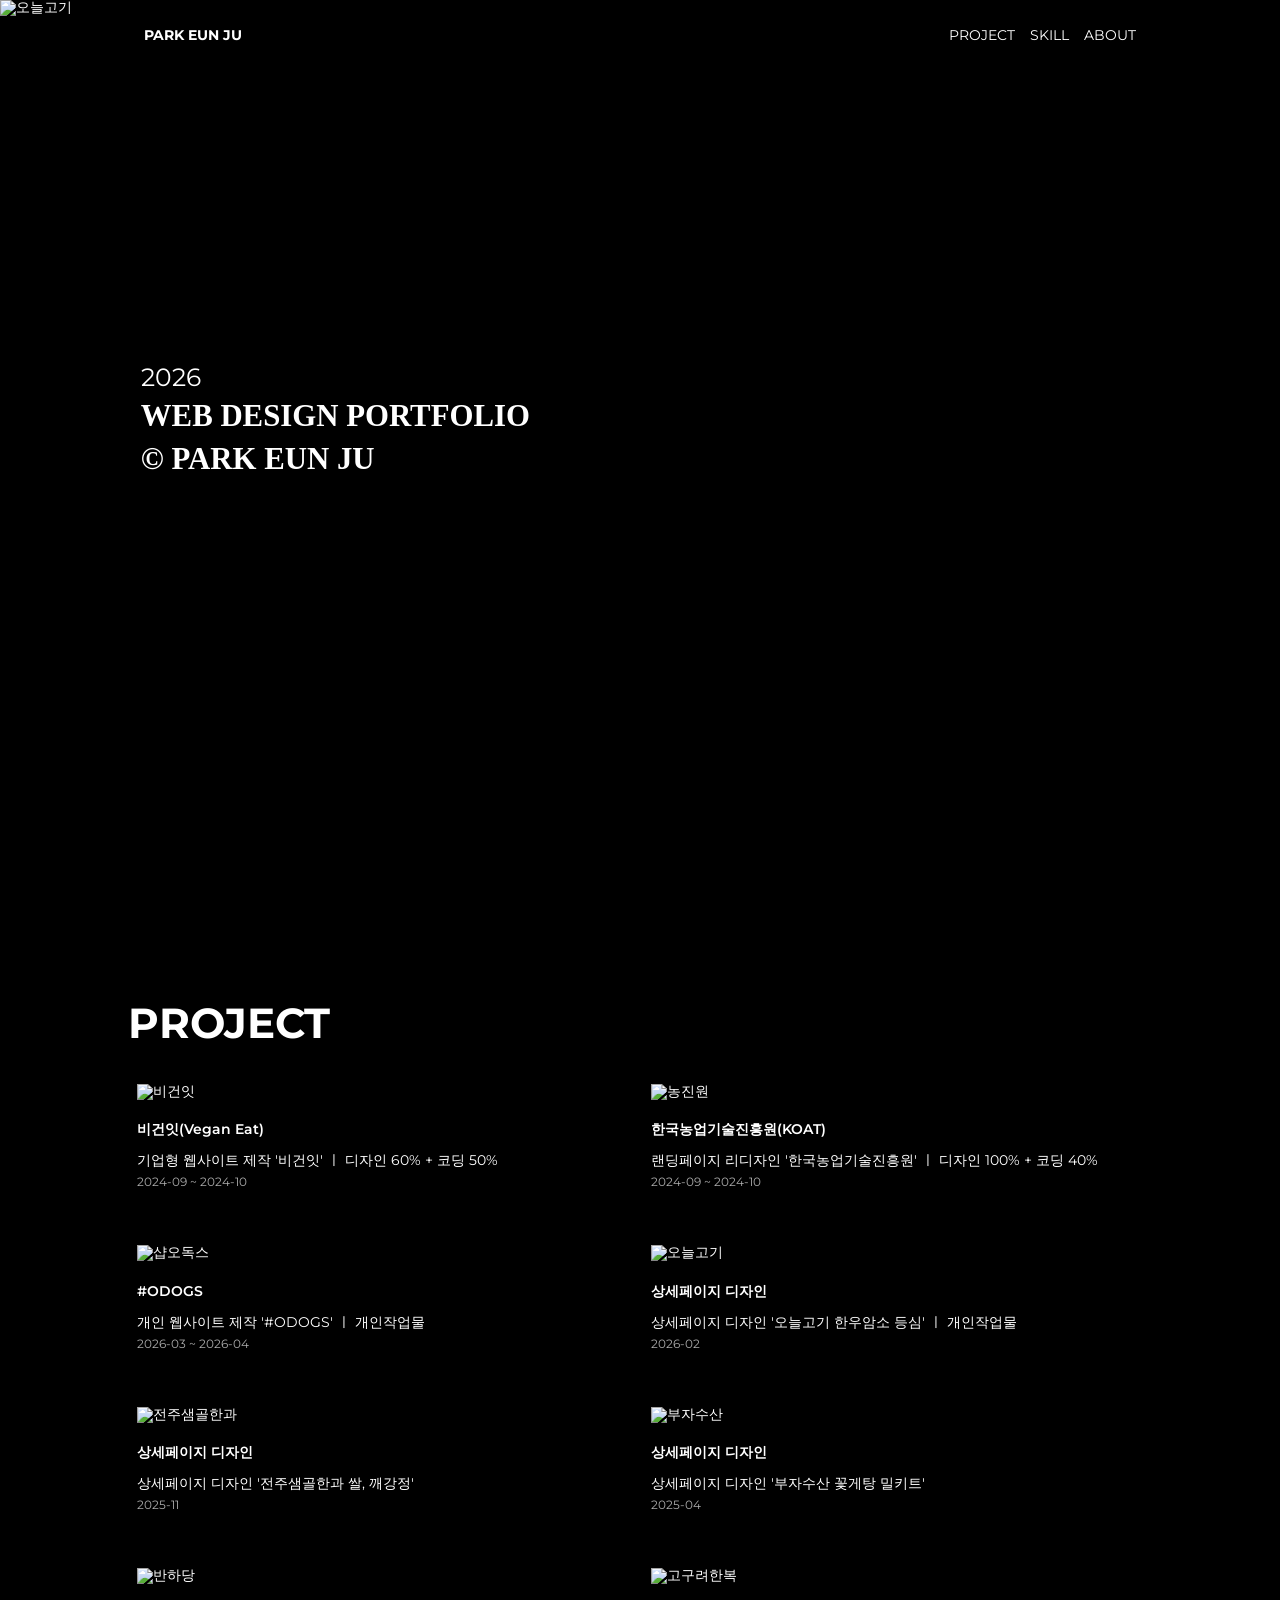
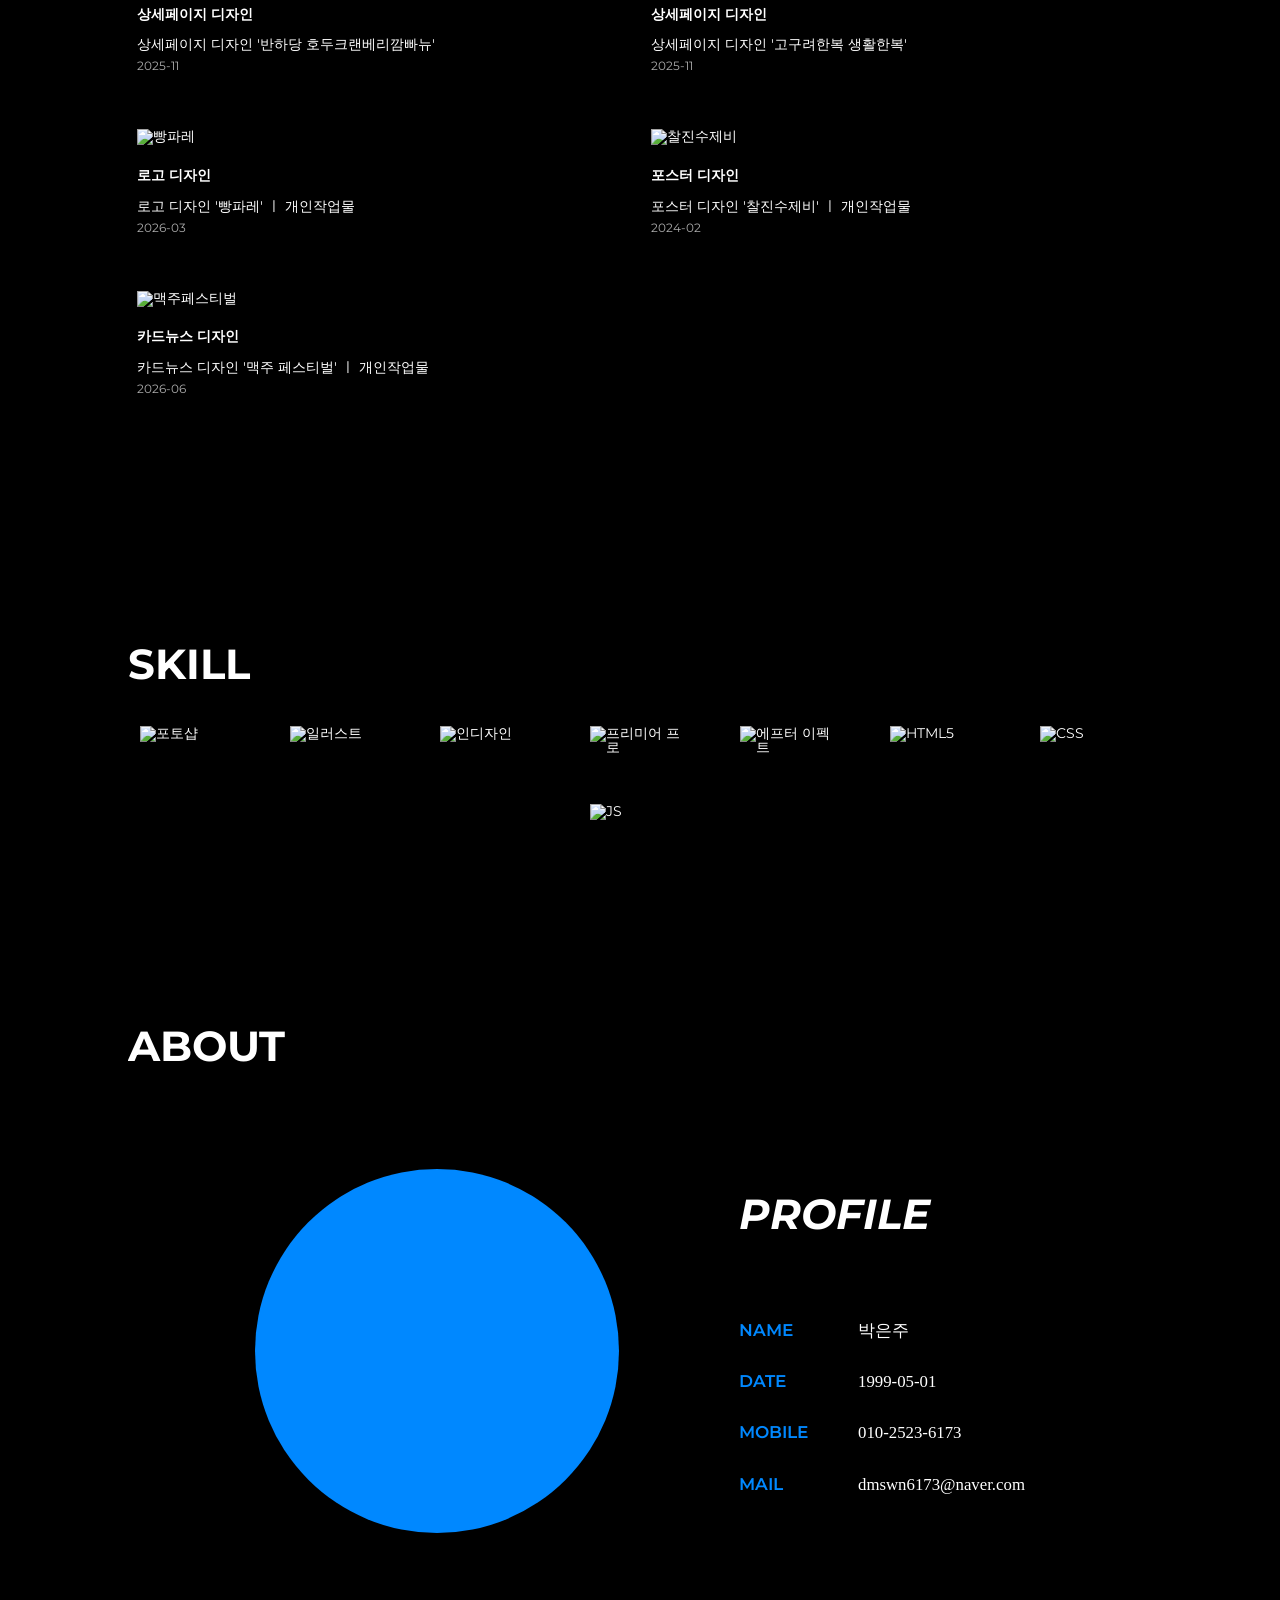
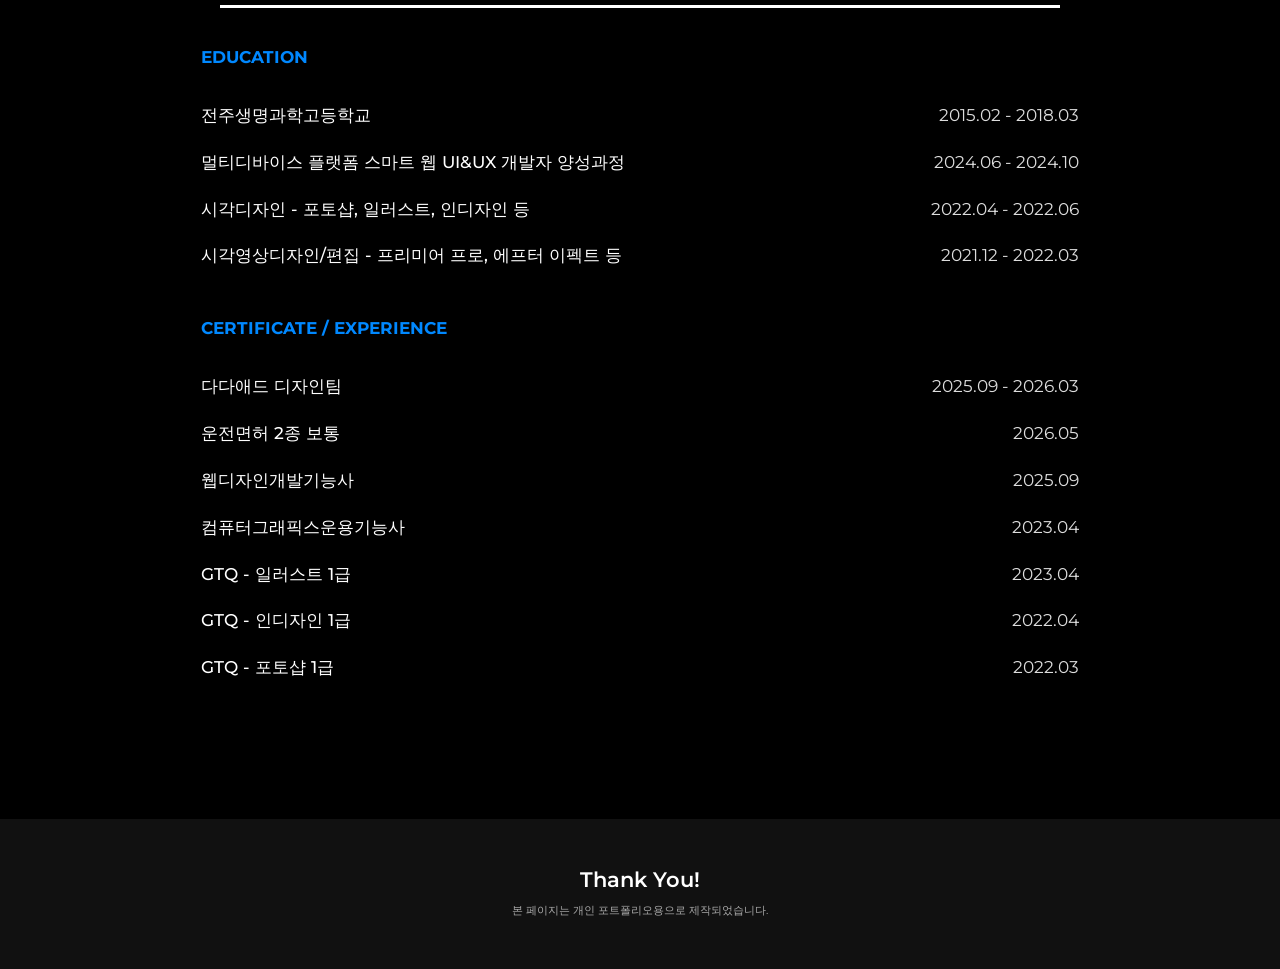
==== index.html @ 7ded9cc1 "Add files via upload" ====
<!DOCTYPE html>
<html lang="ko">
<head>
    <meta charset="UTF-8">
    <meta name="viewport" content="width=device-width, initial-scale=1.0">
    <title>PEJ DESIGN PortFolio</title>

    <!--외부스타일 연결-->
    <link rel="stylesheet" href="css/reset.css">
    <link rel="stylesheet" href="css/style.css">
    <link rel="stylesheet" href="scss/style.scss">

   <link rel="stylesheet" href="https://cdn.jsdelivr.net/npm/swiper@11/swiper-bundle.min.css" />

    <!--웹폰트연결-->
    <link rel="preconnect" href="https://fonts.googleapis.com">
    <link rel="preconnect" href="https://fonts.gstatic.com" crossorigin>
    <link href="https://fonts.googleapis.com/css2?family=Montserrat:ital,wght@0,100..900;1,100..900&display=swap" rel="stylesheet">
    

    
</head>
<body>
    <div class="body_bg"></div>
        <header>
            <div class="hinner">
                <h2>PARK  EUN JU</h2>
                
                <nav>
                    <ul>
                    <li><a href="#project">PROJECT</a></li>
                    <li><a href="#skill">SKILL</a></li>
                    <li><a href="#about">ABOUT</a></li>
                </ul>
                </nav>
            </div><!--//hinner-->
        </header>


        <div class="intro_bg swiper"><!--main_view-->
            <ul class="swiper-wrapper"><!--slider-->
                <li class="swiper-slide"><img src="img/main_view01.jpg" alt="비건잇"></li><!--view view1-->
                <li class="swiper-slide"><img src="img/main_view02.jpg" alt="오늘고기"></li>
                <li class="swiper-slide"><img src="img/main_view03.jpg" alt="오독스"></li>
                <li class="swiper-slide"><img src="img/main_view04.jpg" alt="농진원"></li>
                <li class="swiper-slide"><img src="img/main_view05.jpg" alt="전주샘골한과"></li>
                <li class="swiper-slide"><img src="img/main_view06.jpg" alt="수제비"></li>
                <li class="swiper-slide"><img src="img/main_view07.jpg" alt="반하당"></li>
            </ul>  
        </div>

                
        <div class="wrap">
            <div class="inner">

                <div class="intro">
                    <div class="inner">
                     <h3>2026</h3>
                     <p class="pre">WEB DESIGN PORTFOLIO<br/>
                        &copy; PARK EUN JU</p>
                    </div>
                    
                </div><!--intro-->
                



                <div id="project">
                    <h1>PROJECT</h1>

                    <ul>
                        <li class="li">
                            <a href="https://pej556.github.io/vegan-eat-250730-/" target="_blank">
                                <span><img src="img/vegan.jpg" alt="비건잇"></span>
                                <div class="text">
                                    <h3>비건잇(Vegan Eat)</h3>
                                    <span>기업형 웹사이트 제작 '비건잇' ㅣ 디자인 60% + 코딩 50%</span>
                                    <br/>
                                    <em>2024-09 ~ 2024-10</em>
                                </div><!--//text-->
                            </a>
                        </li>

                         <li class="li">
                            <a href="https://choiheejeong.github.io/project_1_again/" target="_blank">
                                <span><img src="img/koat.jpg" alt="농진원"></span>
                                <div class="text">
                                    <h3>한국농업기술진흥원(KOAT)</h3>
                                    <span>랜딩페이지 리디자인 '한국농업기술진흥원' ㅣ 디자인 100% + 코딩 40%</span>
                                    <br/>
                                    <em>2024-09 ~ 2024-10</em>
                                </div><!--//text-->
                            </a>
                        </li>

                         <li  class="li">
                            <a href="https://pej556.github.io/-odogs_2026/" target="_blank">
                                <span><img src="img/odogs02.jpg" alt="샵오독스"></span>
                                <div class="text">
                                    <h3>#ODOGS</h3>
                                    <span>개인 웹사이트 제작 '#ODOGS' ㅣ 개인작업물</span>
                                    <br/>
                                    <em>2026-03 ~ 2026-04</em>
                                </div><!--//text-->
                            </a>
                        </li>

                        <li  class="li">
                            <a href="sub1/index.html">
                                <span><img src="img/detail_gogi.jpg" alt="오늘고기"></span>
                                <div class="text">
                                    <h3>상세페이지 디자인</h3>
                                    <span>상세페이지 디자인 '오늘고기 한우암소 등심' ㅣ 개인작업물</span>
                                    <br/>
                                    <em>2026-02</em>
                                </div><!--//text-->
                            </a>
                        </li>
                        
                        <li  class="li">
                            <a href="sub2/index.html">
                                <span><img src="img/detail_han.jpg" alt="전주샘골한과"></span>
                                <div class="text">
                                    <h3>상세페이지 디자인</h3>
                                    <span>상세페이지 디자인 '전주샘골한과 쌀, 깨강정'</span>
                                    <br/>
                                    <em>2025-11</em>
                                </div><!--//text-->
                            </a>
                        </li>

                        <li class="li">
                            <a href="sub4/index.html">
                                <span><img src="img/detail_booza.jpg" alt="부자수산"></span>
                                <div class="text">
                                    <h3>상세페이지 디자인</h3>
                                    <span>상세페이지 디자인 '부자수산 꽃게탕 밀키트'</span>
                                    <br/>
                                    <em>2025-04</em>
                                </div><!--//text-->
                            </a>
                        </li>


                        <li class="li">
                            <a href="sub3/index.html">
                                <span><img src="img/detail_bahadang.jpg" alt="반하당"></span>
                                <div class="text">
                                    <h3>상세페이지 디자인</h3>
                                    <span>상세페이지 디자인 '반하당 호두크랜베리깜빠뉴'</span>
                                    <br/>
                                    <em>2025-11</em>
                                </div><!--//text-->
                            </a>
                        </li>

                        <li class="li">
                            <a href="sub5/index.html">
                                <span><img src="img/detail_hanbok.jpg" alt="고구려한복"></span>
                                <div class="text">
                                    <h3>상세페이지 디자인</h3>
                                    <span>상세페이지 디자인 '고구려한복 생활한복'</span>
                                    <br/>
                                    <em>2025-11</em>
                                </div><!--//text-->
                            </a>
                        </li>

                        <li class="li">
                            <a href="sub6/index.html">
                                <span><img src="img/logo_bbang.jpg" alt="빵파레"></span>
                                <div class="text">
                                    <h3>로고 디자인</h3>
                                    <span>로고 디자인 '빵파레' ㅣ 개인작업물</span>
                                    <br/>
                                    <em>2026-03</em>
                                </div><!--//text-->
                            </a>
                        </li>

                        <li class="li">
                            <a href="sub7/index.html">
                                <span><img src="img/poster_soozebi.jpg" alt="찰진수제비"></span>
                                <div class="text">
                                    <h3>포스터 디자인</h3>
                                    <span>포스터 디자인 '찰진수제비' ㅣ 개인작업물</span>
                                    <br/>
                                    <em>2024-02</em>
                                </div><!--//text-->
                            </a>
                        </li>

                        <li class="li">
                            <a href="sub8/index.html">
                                <span><img src="img/cardnews_festival.jpg" alt="맥주페스티벌"></span>
                                <div class="text">
                                    <h3>카드뉴스 디자인</h3>
                                    <span>카드뉴스 디자인 '맥주 페스티벌' ㅣ 개인작업물</span>
                                    <br/>
                                    <em>2026-06</em>
                                </div><!--//text-->
                            </a>
                        </li>
                    </ul>  
                </div><!--//project-->



                
                <div id="skill">
                    <h1>SKILL</h1>

                    <ul>
                        <li><img src="img/photoshop.png" alt="포토샵"></li>
                        <li><img src="img/illustrator.png" alt="일러스트"></li>
                        <li><img src="img/indesign.png" alt="인디자인"></li>
                        <li><img src="img/premiere-pro.png" alt="프리미어 프로"></li>
                        <li><img src="img/after-effects.png" alt="에프터 이펙트"></li>
                        <li><img src="img/html-5.png" alt="HTML5"></li>
                        <li><img src="img/css-3 (1).png" alt="CSS"></li>
                        <li><img src="img/js.png" alt="JS"></li>
                    </ul>
                </div><!--//skill-->

                <div id="about">
                        
                        <h1>ABOUT</h1>

                        <div class="profile">                           
                            <img src="img/me.png" alt="프로필 이미지">

                            <div class="profile_txt">
                                <p>PROFILE</p>
                                <table>
                                    <tr>
                                        <th>NAME</th>
                                        <td class="pre">박은주</td>
                                    </tr>

                                    <tr>
                                        <th>DATE</th>
                                        <td class="pre">1999-05-01</td>
                                    </tr>

                                    <tr>
                                        <th>MOBILE</th>
                                        <td class="pre">010-2523-6173</td>
                                    </tr>

                                    <tr>
                                        <th>MAIL</th>
                                        <td class="pre">dmswn6173@naver.com</td>
                                    </tr>
                                </table>
                            </div><!--//profile_txt-->
                        </div><!--//profile-->


                        
                        <div class="info1">
                            <h2>EDUCATION</h2>

                            <table>
                                <tr>
                                    <th>전주생명과학고등학교</th>
                                    <td>2015.02 - 2018.03</td>
                                </tr>

                                <tr>
                                    <th>멀티디바이스 플랫폼 스마트 웹 UI&UX 개발자 양성과정</th>
                                    <td>2024.06 - 2024.10</td>
                                </tr>

                                <tr>
                                    <th>시각디자인 - 포토샵, 일러스트, 인디자인 등</th>
                                    <td>2022.04 - 2022.06</td>
                                </tr>

                                <tr>
                                    <th>시각영상디자인/편집 - 프리미어 프로, 에프터 이펙트 등</th>
                                    <td>2021.12 - 2022.03</td>
                                </tr>
                            </table>
                        </div><!--//info1-->


                        <div class="info2">
                            <h2>CERTIFICATE / EXPERIENCE</h2>

                            <table>
                                <tr>
                                    <th>다다애드 디자인팀</th>
                                    <td>2025.09 - 2026.03</td>
                                </tr>

                                 <tr>
                                    <th>운전면허 2종 보통</th>
                                    <td>2026.05</td>
                                </tr>

                                <tr>
                                    <th>웹디자인개발기능사</th>
                                    <td>2025.09</td>
                                </tr>

                                <tr>
                                    <th>컴퓨터그래픽스운용기능사</th>
                                    <td>2023.04</td>
                                </tr>

                                <tr>
                                    <th>GTQ - 일러스트 1급</th>
                                    <td>2023.04</td>
                                </tr>

                                <tr>
                                    <th>GTQ - 인디자인 1급</th>
                                    <td>2022.04</td>
                                </tr>

                                <tr>
                                    <th>GTQ - 포토샵 1급</th>
                                    <td>2022.03</td>
                                </tr>
                            </table>
                        </div><!--//info2-->


                    </div><!--//about-->


                
                
            </div><!--//inner-->
        </div><!--//wrap-->
        <footer>
            <div class="ftxt">
                <span>Thank You!</span>
                <p>본 페이지는 개인 포트폴리오용으로 제작되었습니다.</p>
            </div>
        </footer>

    <!--외부 스크립트(플러그인) 연결-->
    <script src="js/ScrollGiveClass.js"></script>
    <script src="https://cdn.jsdelivr.net/npm/swiper@11/swiper-bundle.min.js"></script>
    <script src="js/jquery-1.12.3.js"></script>

    <!--플러그인 호출-->
    <script src="js/script.js"></script>
</body>
</html>
---- css/style.css ----
@charset "UTF-8";
* {
  margin: 0;
  padding: 0;
  list-style: none;
  box-sizing: border-box;
}

a {
  text-decoration: none;
}

img {
  max-width: 100%;
}

table {
  width: 100%;
}

html {
  scroll-behavior: smooth;
  color: #fff;
}

body {
  background: #000;
  font-family: "Montserrat";
  overflow-x: hidden;
}

.wrap {
  max-width: 80%;
  margin: auto;
  overflow-x: hidden;
}

.inner {
  max-width: 100%;
  margin: auto;
}

@font-face {
  font-family: "Pretendard-Regular";
  src: url("https://fastly.jsdelivr.net/gh/Project-Noonnu/noonfonts_2107@1.1/Pretendard-Regular.woff") format("woff");
  font-weight: 400;
  font-style: normal;
}
.montserrat-uniquifier {
  font-family: "Montserrat", sans-serif;
  font-optical-sizing: auto;
  font-weight: weight;
  font-style: normal;
}

.pre {
  font-family: "Pretendard";
}

header {
  position: fixed;
  top: 0;
  z-index: 999;
  color: #fff;
  border: none;
  width: 100%;
  height: 5rem;
  font-weight: bold;
  padding: 20px;
  font-size: 1rem;
  transition: all 0.3s ease-in-out;
}
header > .hinner {
  display: flex;
  justify-content: space-between;
  align-items: center;
  outline: none;
  padding-top: 8px;
  width: 80%;
  margin: auto;
}
header nav ul {
  display: flex;
  gap: 15px;
}
header nav li:hover a {
  color: gray;
}
header a {
  color: #fff;
  font-weight: normal;
}
header.scrolled {
  background: rgba(0, 0, 0, 0.8);
  border-bottom: 1px solid #393939;
}

.intro {
  position: absolute;
  top: 38%;
  left: 11%;
  z-index: 90;
  font-size: 2.5rem;
  font-weight: bold;
  line-height: 1.4;
}
.intro h3 {
  font-weight: normal;
  font-size: 1.8rem;
}

.swiper {
  z-index: -1;
  width: 100%;
  height: 100vh;
}
.swiper ul {
  display: flex;
}
.swiper li {
  width: 100%;
  height: 100vh;
}

#about {
  margin-top: 20%;
}
#about h1 {
  font-size: 3rem;
  font-weight: bold;
  margin-bottom: 10%;
}
#about .profile img {
  background: #0088FF;
  width: 26rem;
  height: 26rem;
  border-radius: 50%;
  -o-object-fit: cover;
     object-fit: cover;
  -o-object-position: 50% 25%;
     object-position: 50% 25%;
}
#about .profile {
  display: flex;
  gap: 120px;
  justify-content: center;
  align-items: center;
  border-bottom: 3px solid #fff;
  padding-bottom: 7%;
  width: 70rem;
  margin: auto;
}
#about .profile .profile_txt p {
  font-size: 3rem;
  font-weight: bold;
  font-style: italic;
  margin-bottom: 70px;
}
#about .profile .profile_txt table tr {
  line-height: 3;
}
#about .profile .profile_txt table tr th {
  text-align: left;
  font-weight: 600;
  color: #0088FF;
  font-size: 1.2rem;
}
#about .profile .profile_txt table tr td {
  padding-left: 50px;
  font-size: 1.2rem;
}
#about .info1 {
  width: 70rem;
  margin: auto;
  padding: 0 5%;
  margin-top: 4%;
}
#about .info1 h2 {
  color: #0088FF;
  font-weight: 700;
  font-size: 1.2rem;
  margin-bottom: 3%;
}
#about .info1 table tr th {
  text-align: left;
  font-size: 1.2rem;
  font-weight: 500;
  padding: 15px 0;
}
#about .info1 table tr td {
  color: #ddd;
  font-size: 1.2rem;
  text-align: right;
}
#about .info2 {
  width: 70rem;
  margin: auto;
  padding: 0 5%;
  margin-top: 4%;
}
#about .info2 h2 {
  color: #0088FF;
  font-weight: 700;
  font-size: 1.2rem;
  margin-bottom: 3%;
}
#about .info2 table tr th {
  text-align: left;
  font-size: 1.2rem;
  font-weight: 500;
  padding: 15px 0;
}
#about .info2 table tr td {
  color: #ddd;
  font-size: 1.2rem;
  text-align: right;
}

#skill {
  width: 100%;
  margin: auto;
  margin-top: 20%;
}
#skill h1 {
  font-size: 3rem;
  font-weight: bold;
  margin-bottom: 4%;
}
#skill ul {
  display: flex;
  gap: 50px;
  flex-wrap: wrap;
  justify-content: center;
  flex-flow: row wrap;
}
#skill li {
  flex: 1 1 180px;
  max-width: 130px;
  box-sizing: border-box;
}
#skill li:hover img {
  opacity: 0.8;
}
#skill img {
  -o-object-fit: cover;
     object-fit: cover;
  max-width: 100px;
}

#project {
  width: 100%;
  margin: auto;
  position: relative;
  margin-top: 10%;
}
#project a {
  color: #fff;
}
#project h1 {
  font-size: 3rem;
  font-weight: bold;
  margin-bottom: 3%;
}
#project > ul {
  display: grid;
  grid-template-columns: 1fr 1fr 1fr;
  gap: 5px;
}
#project .li {
  margin-bottom: 6%;
  background: #000;
  border: 1px solid #000;
  padding: 1.5%;
  transition: all 0.2s ease-in-out;
}
#project .li:hover {
  transform: translateY(-2%);
  background: #0A0A0A;
  border: 1px solid #393939;
}
#project img {
  margin-bottom: 4%;
}
#project .text {
  line-height: 1.5;
}
#project .text h3 {
  font-size: 1rem;
  font-weight: 600;
  margin-bottom: 2%;
}
#project .text em {
  color: #aaa;
  font-size: 12px;
}

.project_click {
  width: 40%;
  height: auto;
  border: 1px solid #393939;
  display: none;
  position: absolute;
  top: 0%;
  left: 50%;
  z-index: 999;
  background: #0A0A0A;
  padding: 2%;
  font-size: 16px;
}
.project_click li {
  width: 100%;
  height: auto;
  margin: auto;
  padding: 0%;
}
.project_click h5 {
  text-align: center;
  margin-bottom: 20px;
  font-weight: 500;
  font-size: 16px;
}
.project_click em {
  position: absolute;
  top: 4%;
  right: 5%;
}
.project_click button {
  background: none;
  border: 1px solid #393939;
  color: #fff;
  cursor: pointer;
  width: 30px;
  height: 30px;
  line-height: 30px;
}
.project_click p {
  width: 100%;
  height: auto;
}
.project_click table {
  margin: 10px 0 10px;
}
.project_click table th {
  text-align: left;
  font-weight: 500;
}
.project_click table td {
  text-align: right;
  color: #aaa;
}
.project_click span {
  display: block;
  width: 100%;
  word-break: keep-all;
  line-height: 20px;
  font-weight: 300;
}
.project_click .button {
  margin-top: 30px;
}
.project_click a {
  border: 1px solid #fff;
  display: block;
  width: 30%;
  padding: 3%;
  text-align: center;
  color: #fff;
  transition: all 0.15s ease-in-out;
}
.project_click a:hover {
  background: #fff;
  color: #000;
}

footer {
  margin-top: 10%;
  background: #111;
  text-align: center;
  height: 150px;
}
footer .ftxt {
  padding-top: 50px;
}
footer .ftxt span {
  font-weight: 600;
  font-size: 1.5rem;
}
footer .ftxt p {
  color: #aaa;
  font-size: 0.8rem;
  padding-top: 15px;
}

/* 화면 너비가 1600px 이하일떄 */
@media screen and (max-width: 1600px) {
  html {
    font-size: 14px;
  }
  html .intro {
    font-size: 2.2rem;
  }
  html #about .profile {
    width: 60rem;
  }
  html #skill ul li {
    min-width: 7rem;
  }
  html #project ul {
    grid-template-columns: 2fr 2fr;
  }
  html .swiper {
    width: 100%;
    height: 100vh;
  }
  html .swiper img {
    -o-object-fit: cover;
       object-fit: cover;
    width: 100%;
    height: 100vh;
    -o-object-position: center;
       object-position: center;
    object-fit: cover;
  }
}
/* 화면 너비가 1650px 이하일떄 */
@media screen and (max-width: 1550px) {
  html {
    font-size: 14px;
  }
  html .intro {
    font-size: 2.2rem;
  }
  html #about .profile {
    width: 60rem;
  }
  html .wrap .inner #skill ul {
    gap: 50px;
  }
  html .wrap .inner #skill ul li {
    min-width: 5rem;
    max-width: 100px;
  }
  html #skill .inner ul li img {
    -o-object-fit: cover;
       object-fit: cover;
    max-width: 90px;
  }
  html #project ul {
    grid-template-columns: 2fr 2fr;
  }
  html .wrap .inner .intro {
    top: 40%;
    left: 11%;
  }
  html .swiper {
    width: 100%;
    height: 100vh;
  }
  html .swiper img {
    -o-object-fit: cover;
       object-fit: cover;
    width: 100%;
    height: 100vh;
    -o-object-position: center;
       object-position: center;
    object-fit: cover;
  }
}
/* 화면 너비가 1500px 이하일떄 */
@media screen and (max-width: 1500px) {
  html {
    font-size: 14px;
  }
  html .intro {
    font-size: 2.2rem;
  }
  html #about .profile {
    width: 60rem;
  }
  html .wrap .inner #skill ul {
    gap: 50px;
  }
  html .wrap .inner #skill ul li {
    min-width: 5rem;
    max-width: 100px;
  }
  html #skill .inner ul li img {
    -o-object-fit: cover;
       object-fit: cover;
    max-width: 90px;
  }
  html #project ul {
    grid-template-columns: 2fr 2fr;
  }
}
/* 화면 너비가 1140px 이하일떄 */
@media screen and (max-width: 1140px) {
  html {
    font-size: 14px;
  }
  html #about .profile {
    width: 60rem;
  }
  html #about .info1 {
    width: 60rem;
  }
  html #about .info2 {
    width: 60rem;
  }
  html #skill ul {
    flex-wrap: wrap;
  }
  html #skill ul li {
    min-width: 5rem;
  }
  html #project ul {
    grid-template-columns: 2fr 2fr;
  }
  html .wrap .inner .intro {
    top: 40%;
    left: 11%;
  }
  html .swiper {
    width: 100%;
    height: 100vh;
  }
  html .swiper img {
    -o-object-fit: cover;
       object-fit: cover;
    width: 100%;
    height: 100vh;
    -o-object-position: center;
       object-position: center;
    object-fit: cover;
  }
}
/* 화면 너비가 992px 이하일떄 */
@media screen and (max-width: 992px) {
  html .inner #about .profile {
    gap: 50px;
  }
  html {
    font-size: 14px;
  }
  html #about .profile {
    width: 50rem;
  }
  html #about .info1 {
    width: 50rem;
  }
  html #about .info2 {
    width: 50rem;
  }
  html #skill ul li {
    min-width: 4.5rem;
  }
  html #project ul {
    display: block;
  }
  html .wrap .inner .intro {
    top: 40%;
    left: 11%;
  }
  html .swiper {
    width: 100%;
    height: 100vh;
  }
  html .swiper img {
    -o-object-fit: cover;
       object-fit: cover;
    width: 100%;
    height: 100vh;
    -o-object-position: center;
       object-position: center;
    object-fit: cover;
  }
}
/* 화면 너비가 768px 이하일떄 */
@media screen and (max-width: 768px) {
  html {
    font-size: 13px;
  }
  html .inner #about .profile {
    padding: 0 2rem;
  }
  html .inner #about .profile img {
    margin: auto;
  }
  html .inner #about .profile {
    display: block;
  }
  html .inner #about .profile p {
    margin-bottom: 30px;
  }
  html .inner #about .profile table tr {
    text-align: left;
  }
  html #about .profile {
    width: 45rem;
  }
  html #about .info1 {
    width: 45rem;
  }
  html #about .info2 {
    width: 45rem;
  }
  html #skill ul li {
    min-width: 3rem;
  }
  html #project ul {
    display: block;
  }
  html .wrap .inner .intro {
    top: 30%;
    left: 11%;
  }
  html .swiper {
    width: 100%;
    height: 100vh;
  }
  html .swiper img {
    -o-object-fit: cover;
       object-fit: cover;
    width: 100%;
    height: 100vh;
    -o-object-position: center;
       object-position: center;
    object-fit: cover;
  }
}
/* 화면 너비가 650px 이하일떄 */
@media screen and (max-width: 700px) {
  html {
    font-size: 13px;
  }
  html .inner #about .profile {
    padding: 0 2rem;
  }
  html .inner #about .profile img {
    margin: auto;
  }
  html .inner #about .profile {
    display: block;
  }
  html .inner #about .profile p {
    margin-bottom: 30px;
  }
  html #about .profile {
    width: 40rem;
  }
  html #about .info1 {
    width: 40rem;
  }
  html #about .info2 {
    width: 40rem;
  }
  html #about .info1 table tr th, html #about .info2 table tr th {
    font-size: 1.1rem;
  }
  html #about .info1 table tr td, html #about .info2 table tr td {
    font-size: 1.1rem;
  }
}
/* 화면 너비가 650px 이하일떄 */
@media screen and (max-width: 650px) {
  html {
    font-size: 13px;
  }
  html .inner #about .profile {
    padding: 0 2rem;
  }
  html .inner #about .profile img {
    margin: auto;
  }
  html .inner #about .profile {
    display: block;
  }
  html .inner #about .profile p {
    margin-bottom: 30px;
  }
  html #about .profile {
    width: 40rem;
  }
  html #about .info1 {
    width: 40rem;
  }
  html #about .info2 {
    width: 40rem;
  }
}
@media screen and (max-width: 600px) {
  html {
    font-size: 13px;
  }
  html .inner #about .profile {
    padding: 0 2rem;
  }
  html .inner #about .profile img {
    margin: auto;
  }
  html .inner #about .profile {
    display: block;
  }
  html .inner #about .profile p {
    margin-bottom: 30px;
  }
  html #about .profile {
    width: 33rem;
  }
  html #about .info1 {
    width: 33rem;
  }
  html #about .info2 {
    width: 33rem;
  }
  html .inner #skill ul {
    display: flex;
    gap: 10px;
    flex-wrap: wrap;
  }
  html .wrap .inner .intro h3 {
    font-size: 25px;
  }
  html .wrap .inner .intro p {
    font-size: 30px;
  }
  html .swiper {
    width: 100%;
    height: 100vh;
  }
  html .swiper img {
    -o-object-fit: cover;
       object-fit: cover;
    width: 100%;
    height: 100vh;
    -o-object-position: center;
       object-position: center;
    object-fit: cover;
  }
  html #about .info1 table tr, #about .info2 table tr {
    line-height: 1.3;
  }
}
@media screen and (max-width: 540px) {
  html {
    font-size: 13px;
  }
  html .inner #about .profile {
    padding: 0 2rem;
  }
  html .inner #about .profile img {
    margin: auto;
  }
  html .inner #about .profile {
    display: block;
  }
  html .inner #about .profile p {
    margin-bottom: 30px;
  }
  html #about .profile {
    width: 33rem;
  }
  html #about .info1 {
    width: 33rem;
  }
  html #about .info2 {
    width: 33rem;
  }
  html .inner #skill ul {
    display: flex;
    gap: 10px;
    flex-wrap: wrap;
  }
  html .wrap .inner .intro h3 {
    font-size: 25px;
  }
  html .wrap .inner .intro p {
    font-size: 30px;
  }
  html .swiper {
    width: 100%;
    height: 100vh;
  }
  html .swiper img {
    -o-object-fit: cover;
       object-fit: cover;
    width: 100%;
    height: 100vh;
    -o-object-position: center;
       object-position: center;
    object-fit: cover;
  }
  html #about .info1, html #about .info2 {
    margin-top: 10%;
    width: 98%;
  }
  html #about .info2 {
    margin-top: 10%;
  }
}
/* 화면 너비가 430px 이하일떄 */
@media screen and (max-width: 430px) {
  html {
    font-size: 13px;
  }
  html .inner #about .profile {
    padding: 0;
  }
  html #about .profile {
    width: 27rem;
  }
  html #about .info1 {
    width: 27rem;
  }
  html #about .info2 {
    width: 27rem;
  }
  html .wrap .inner .intro h3 {
    font-size: 20px;
  }
  html .wrap .inner .intro p {
    font-size: 25px;
  }
  html .swiper {
    width: 100%;
  }
  html .swiper img {
    -o-object-fit: cover;
       object-fit: cover;
    width: 100%;
    -o-object-position: center;
       object-position: center;
    object-fit: cover;
  }
}
/* 화면 너비가 400px 이하일떄 */
@media screen and (max-width: 400px) {
  html {
    font-size: 11px;
  }
  html .swiper {
    width: 100%;
  }
  html .swiper img {
    -o-object-fit: cover;
       object-fit: cover;
    width: 100%;
    -o-object-position: bottom;
       object-position: bottom;
    object-fit: cover;
  }
}/*# sourceMappingURL=style.css.map */
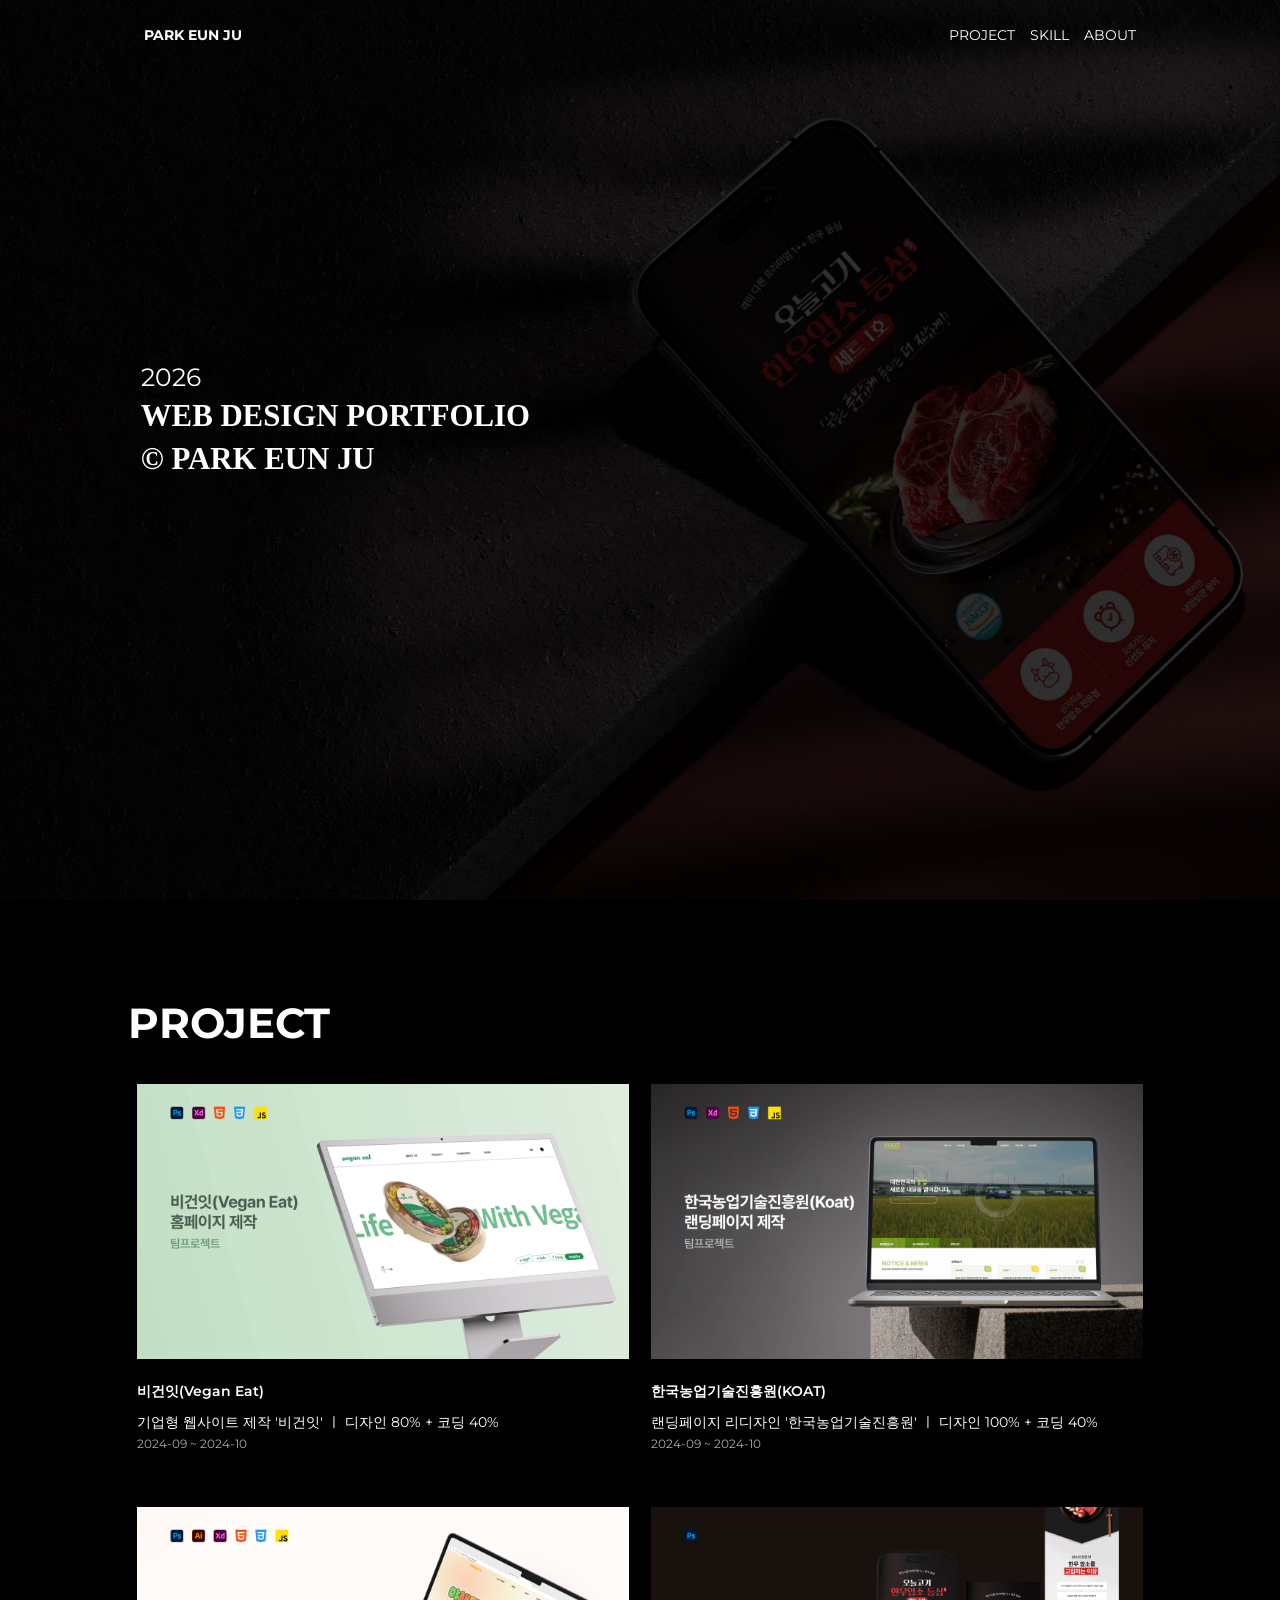
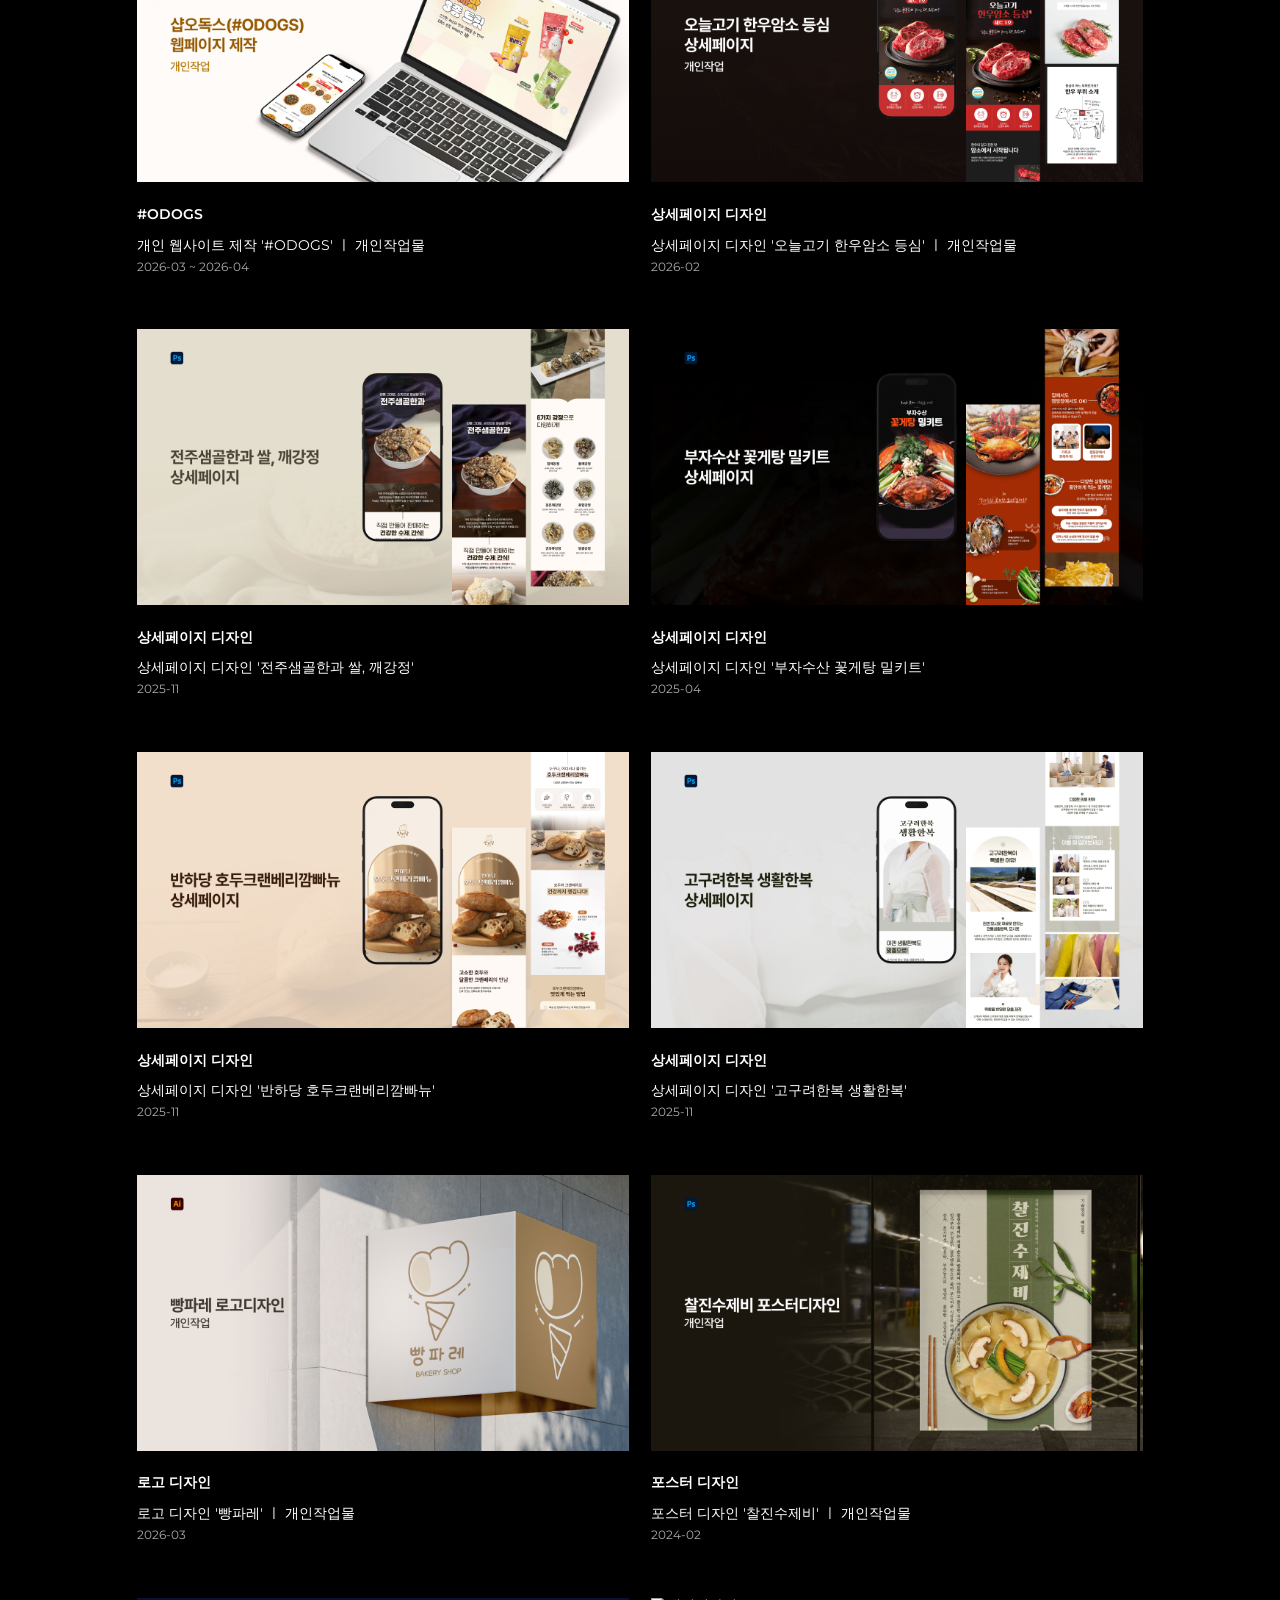
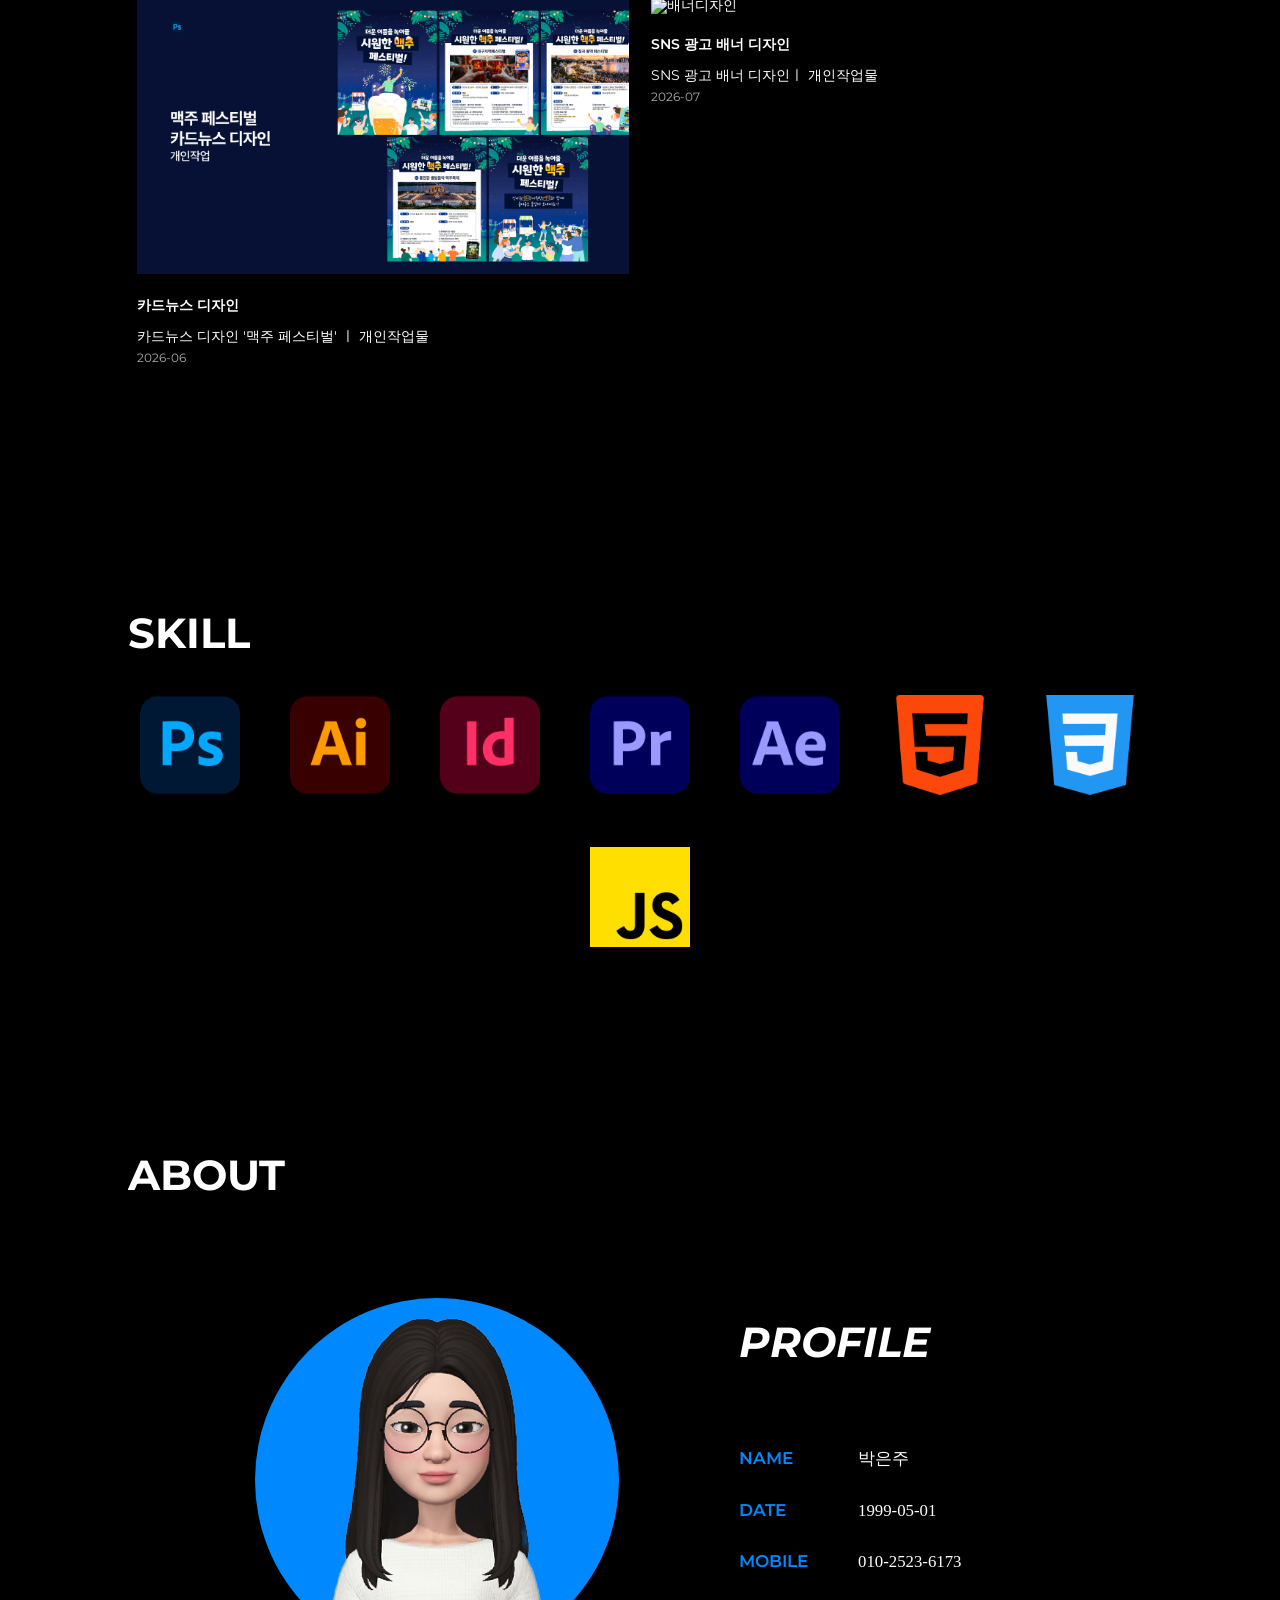
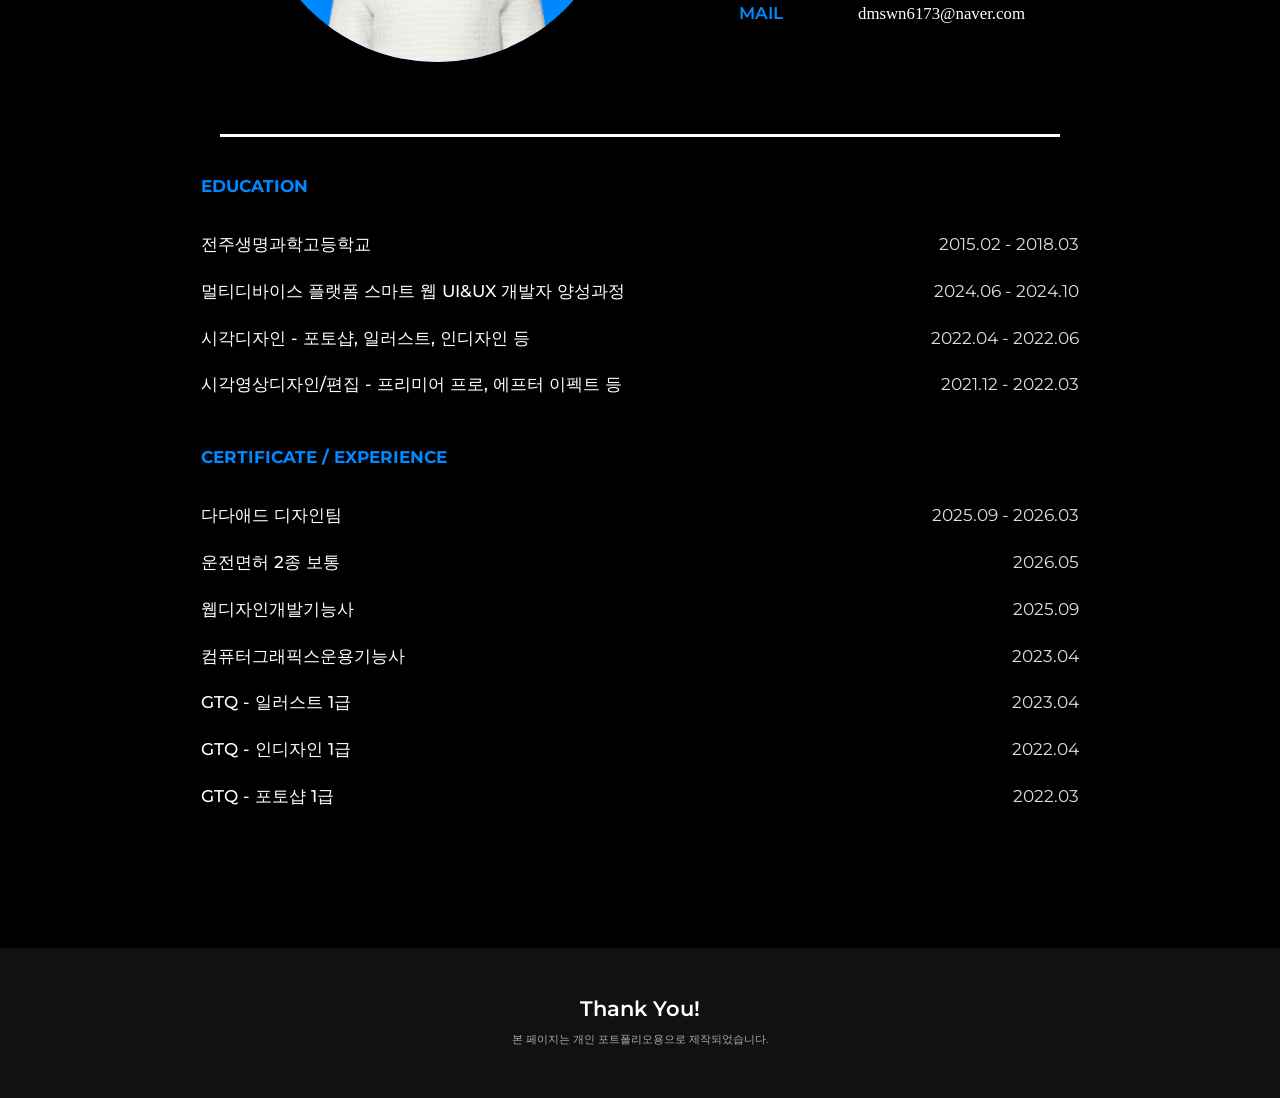
==== commit 3144c9d9: "Add files via upload" ====
--- a/index.html
+++ b/index.html
@@ -74,7 +74,7 @@
                                 <span><img src="img/vegan.jpg" alt="비건잇"></span>
                                 <div class="text">
                                     <h3>비건잇(Vegan Eat)</h3>
-                                    <span>기업형 웹사이트 제작 '비건잇' ㅣ 디자인 60% + 코딩 50%</span>
+                                    <span>기업형 웹사이트 제작 '비건잇' ㅣ 디자인 80% + 코딩 40%</span>
                                     <br/>
                                     <em>2024-09 ~ 2024-10</em>
                                 </div><!--//text-->
@@ -198,6 +198,18 @@
                                     <span>카드뉴스 디자인 '맥주 페스티벌' ㅣ 개인작업물</span>
                                     <br/>
                                     <em>2026-06</em>
+                                </div><!--//text-->
+                            </a>
+                        </li>
+
+                         <li class="li">
+                            <a href="sub9/index.html">
+                                <span><img src="img/banner_sns.jpg" alt="배너디자인"></span>
+                                <div class="text">
+                                    <h3>SNS 광고 배너 디자인</h3>
+                                    <span>SNS 광고 배너 디자인ㅣ 개인작업물</span>
+                                    <br/>
+                                    <em>2026-07</em>
                                 </div><!--//text-->
                             </a>
                         </li>
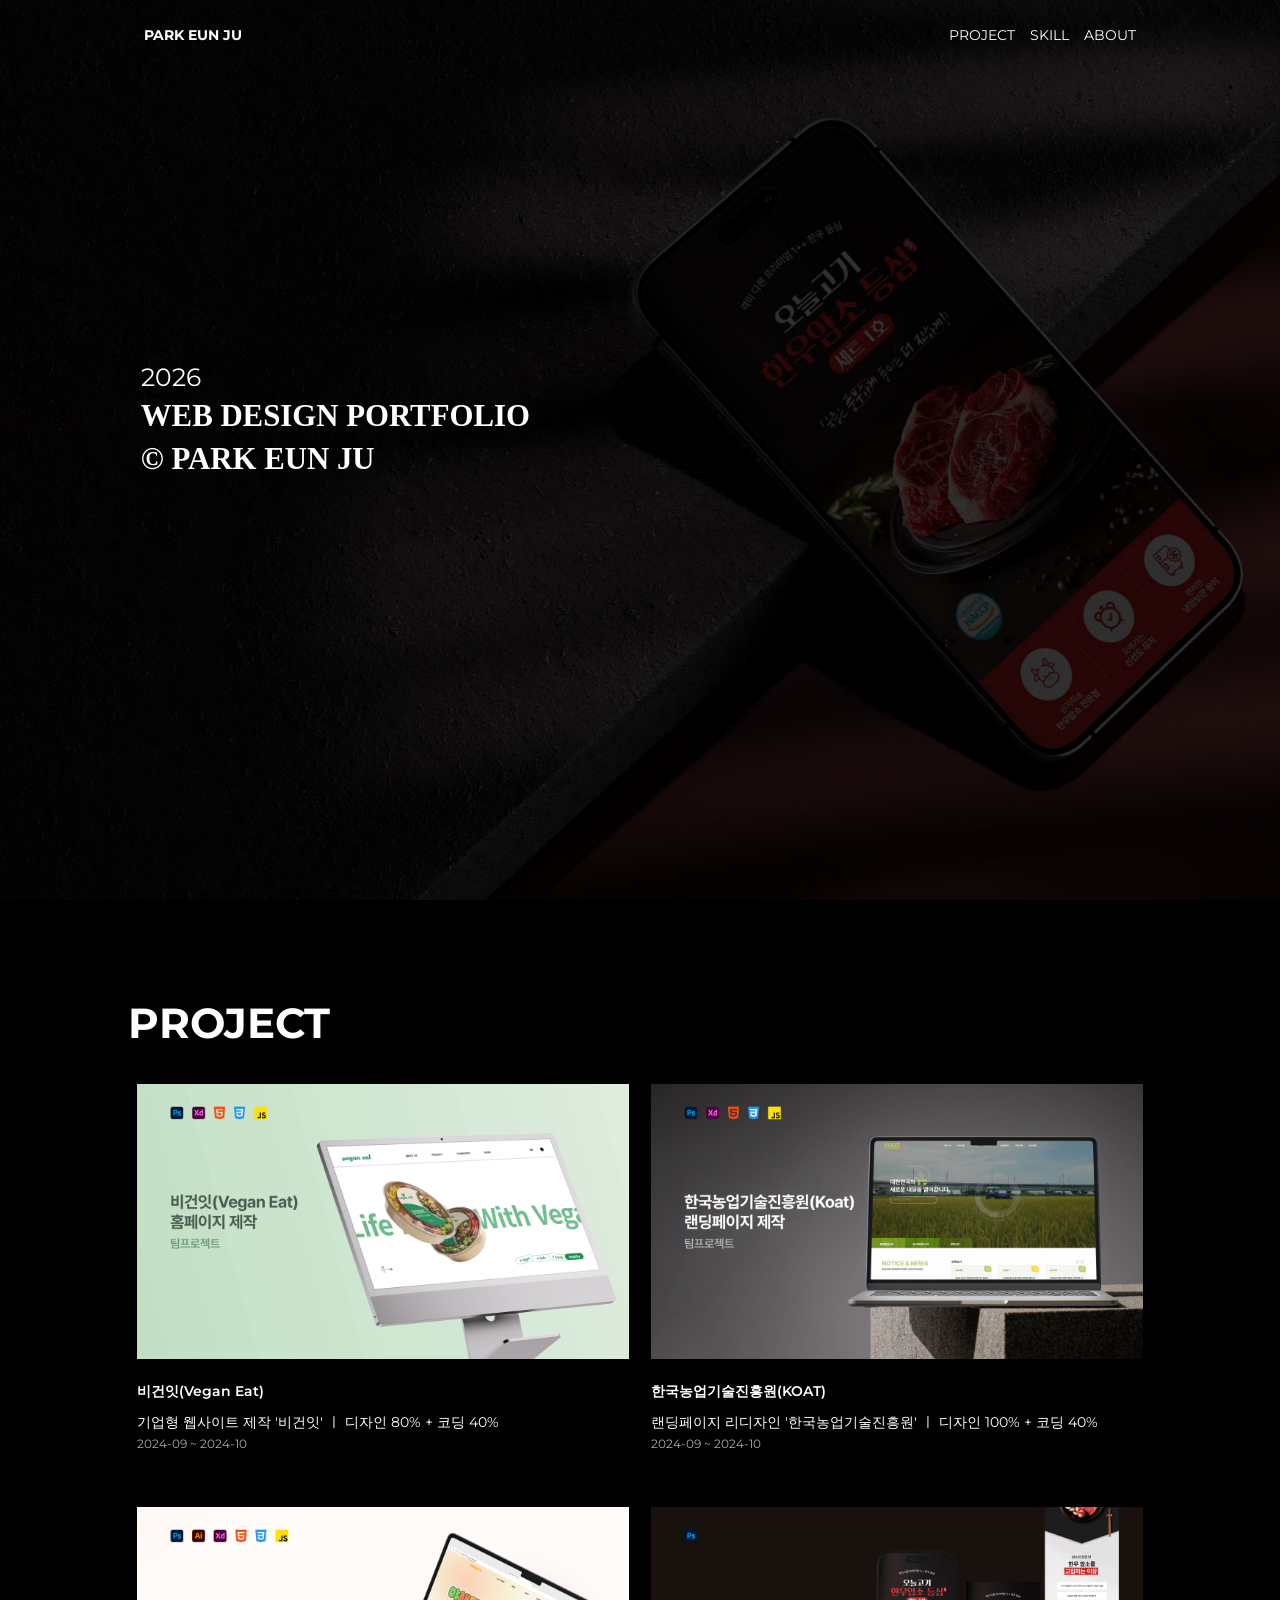
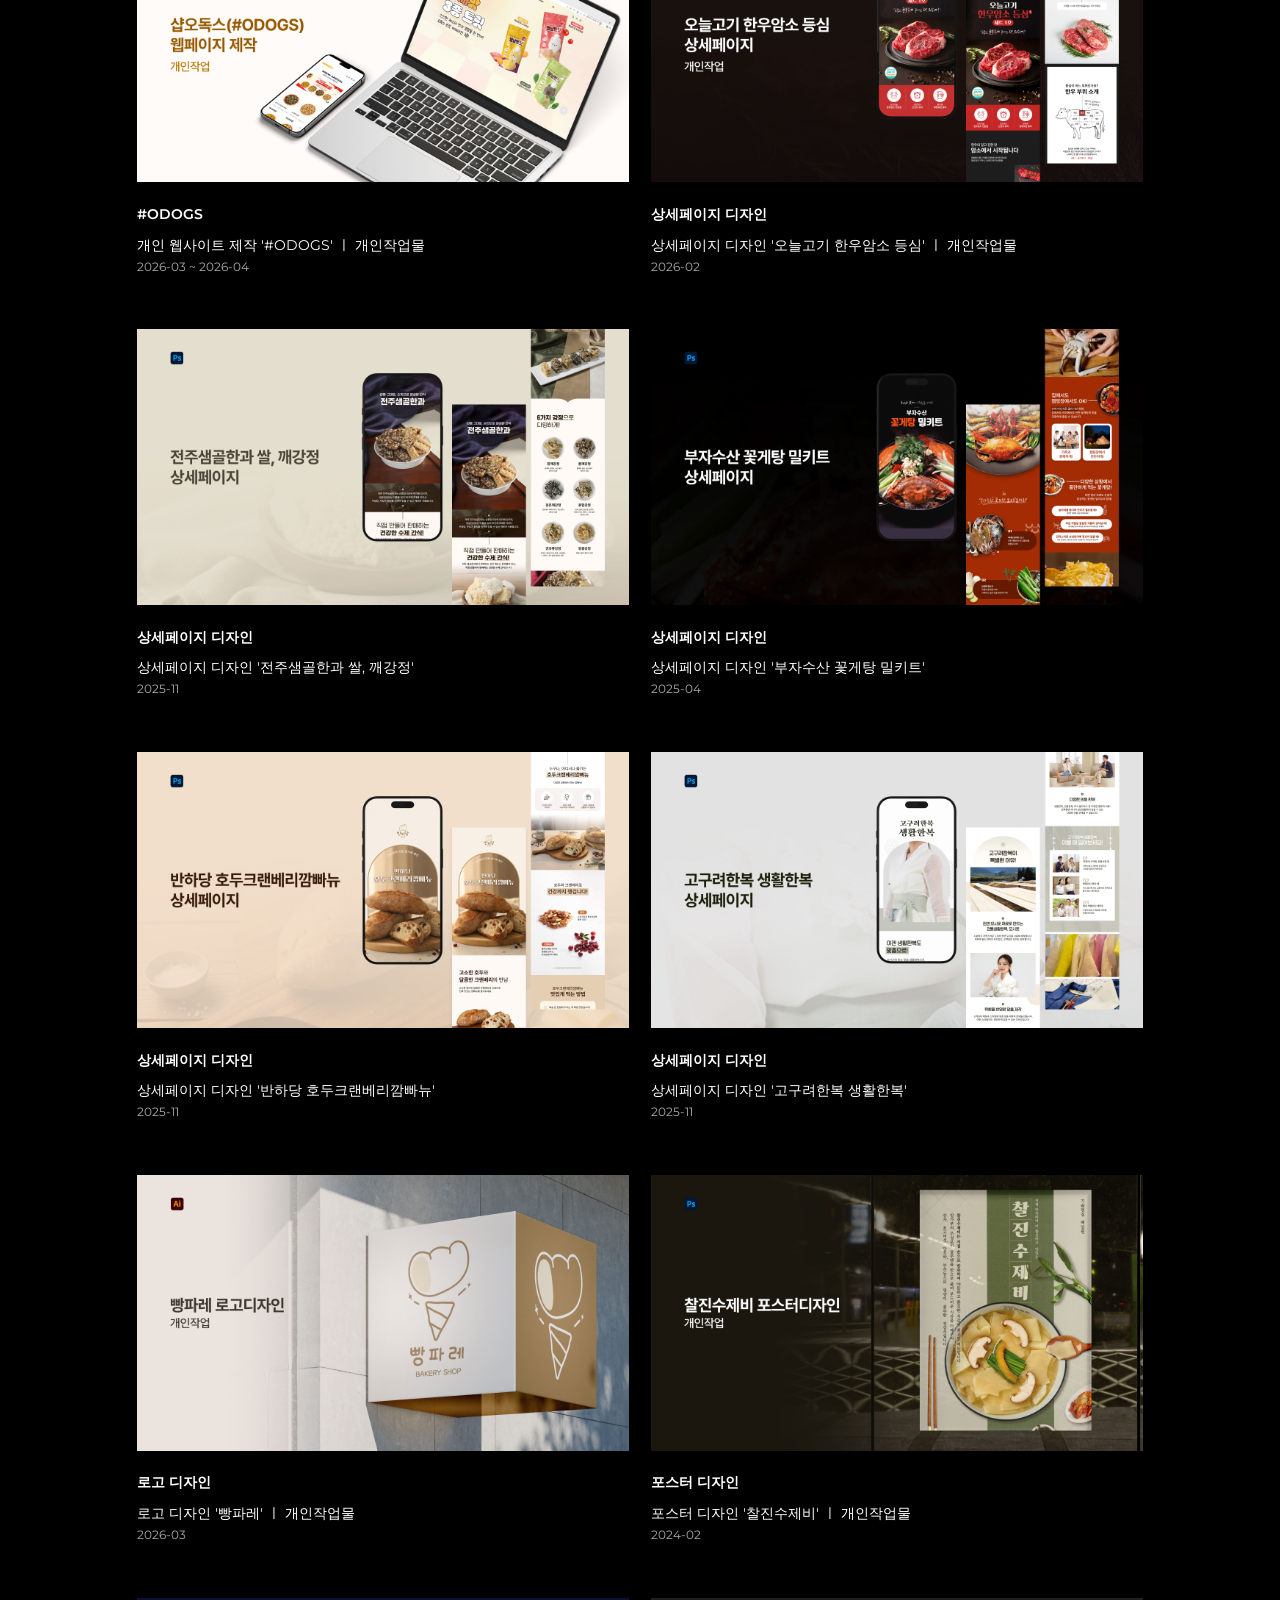
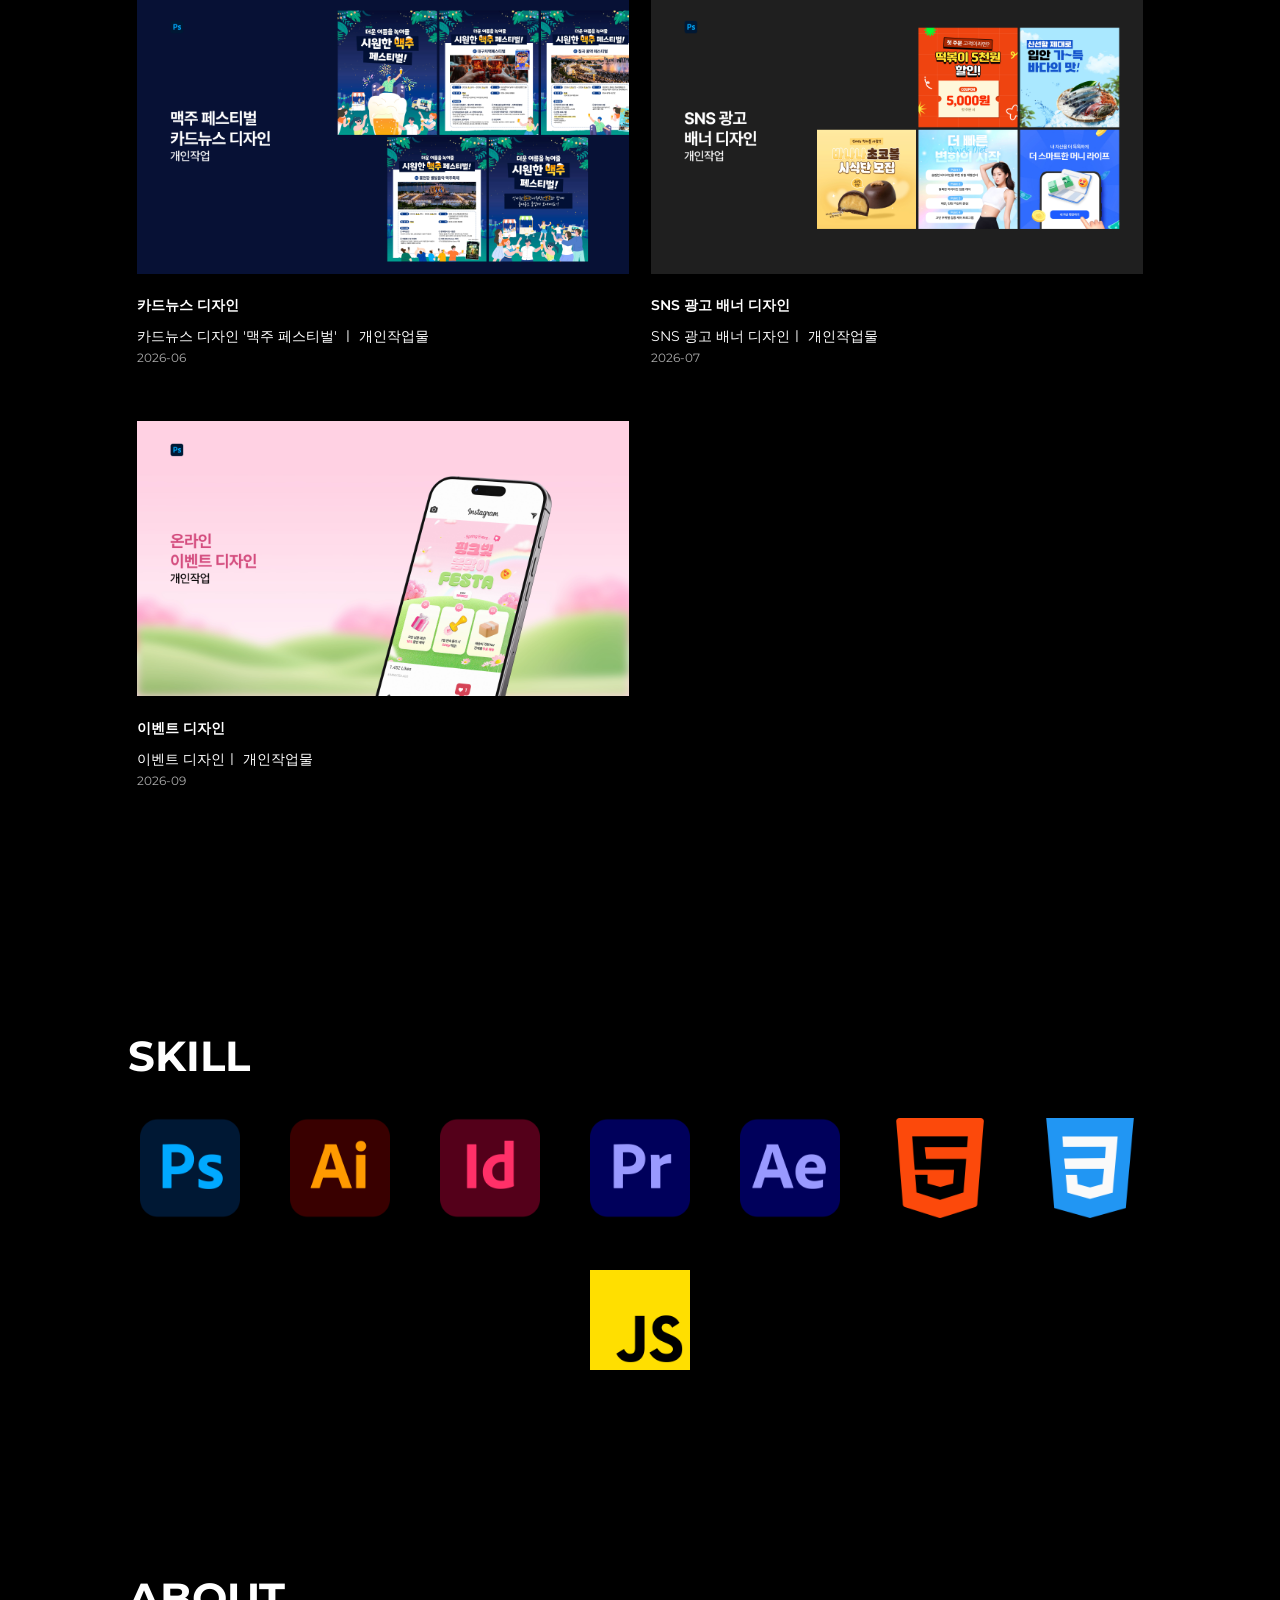
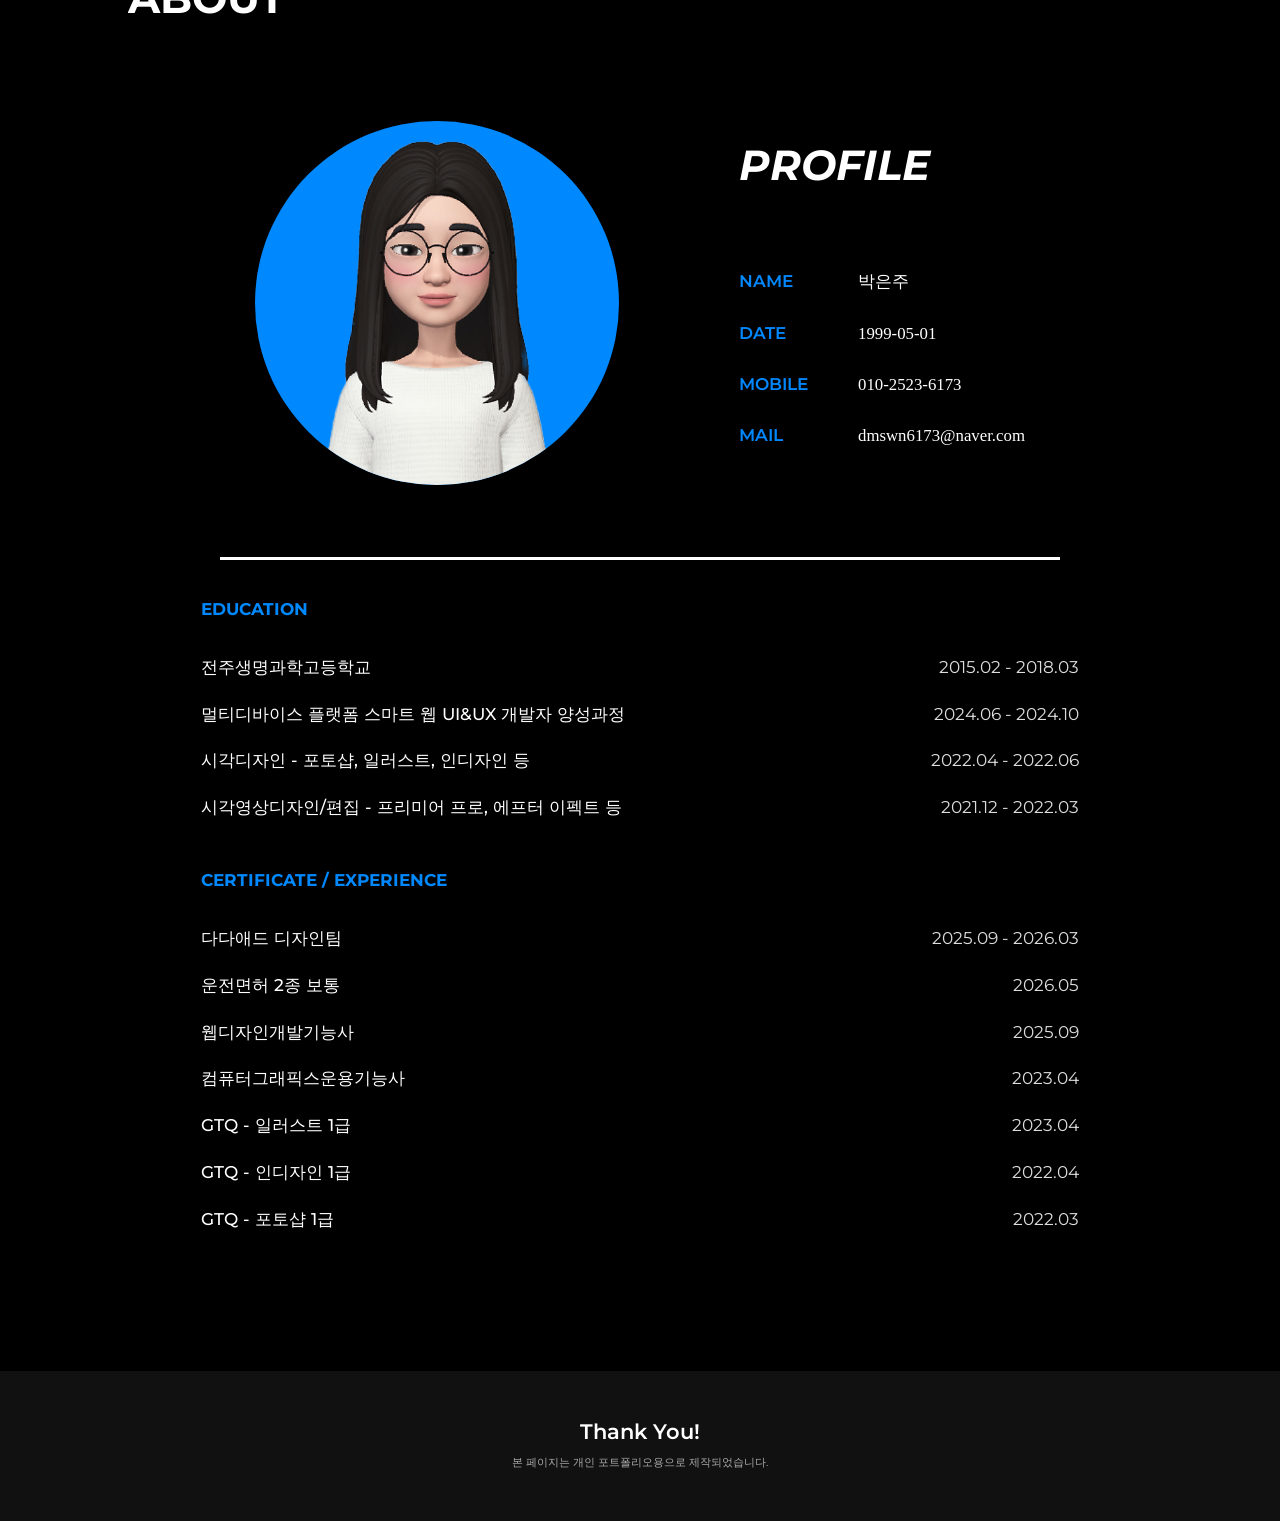
==== commit a151040f: "Add files via upload" ====
--- a/index.html
+++ b/index.html
@@ -213,6 +213,18 @@
                                 </div><!--//text-->
                             </a>
                         </li>
+
+                        <li class="li">
+                            <a href="sub10/index.html">
+                                <span><img src="img/event_sns.jpg" alt="이벤트디자인"></span>
+                                <div class="text">
+                                    <h3>이벤트 디자인</h3>
+                                    <span>이벤트 디자인ㅣ 개인작업물</span>
+                                    <br/>
+                                    <em>2026-09</em>
+                                </div><!--//text-->
+                            </a>
+                        </li>
                     </ul>  
                 </div><!--//project-->
 
